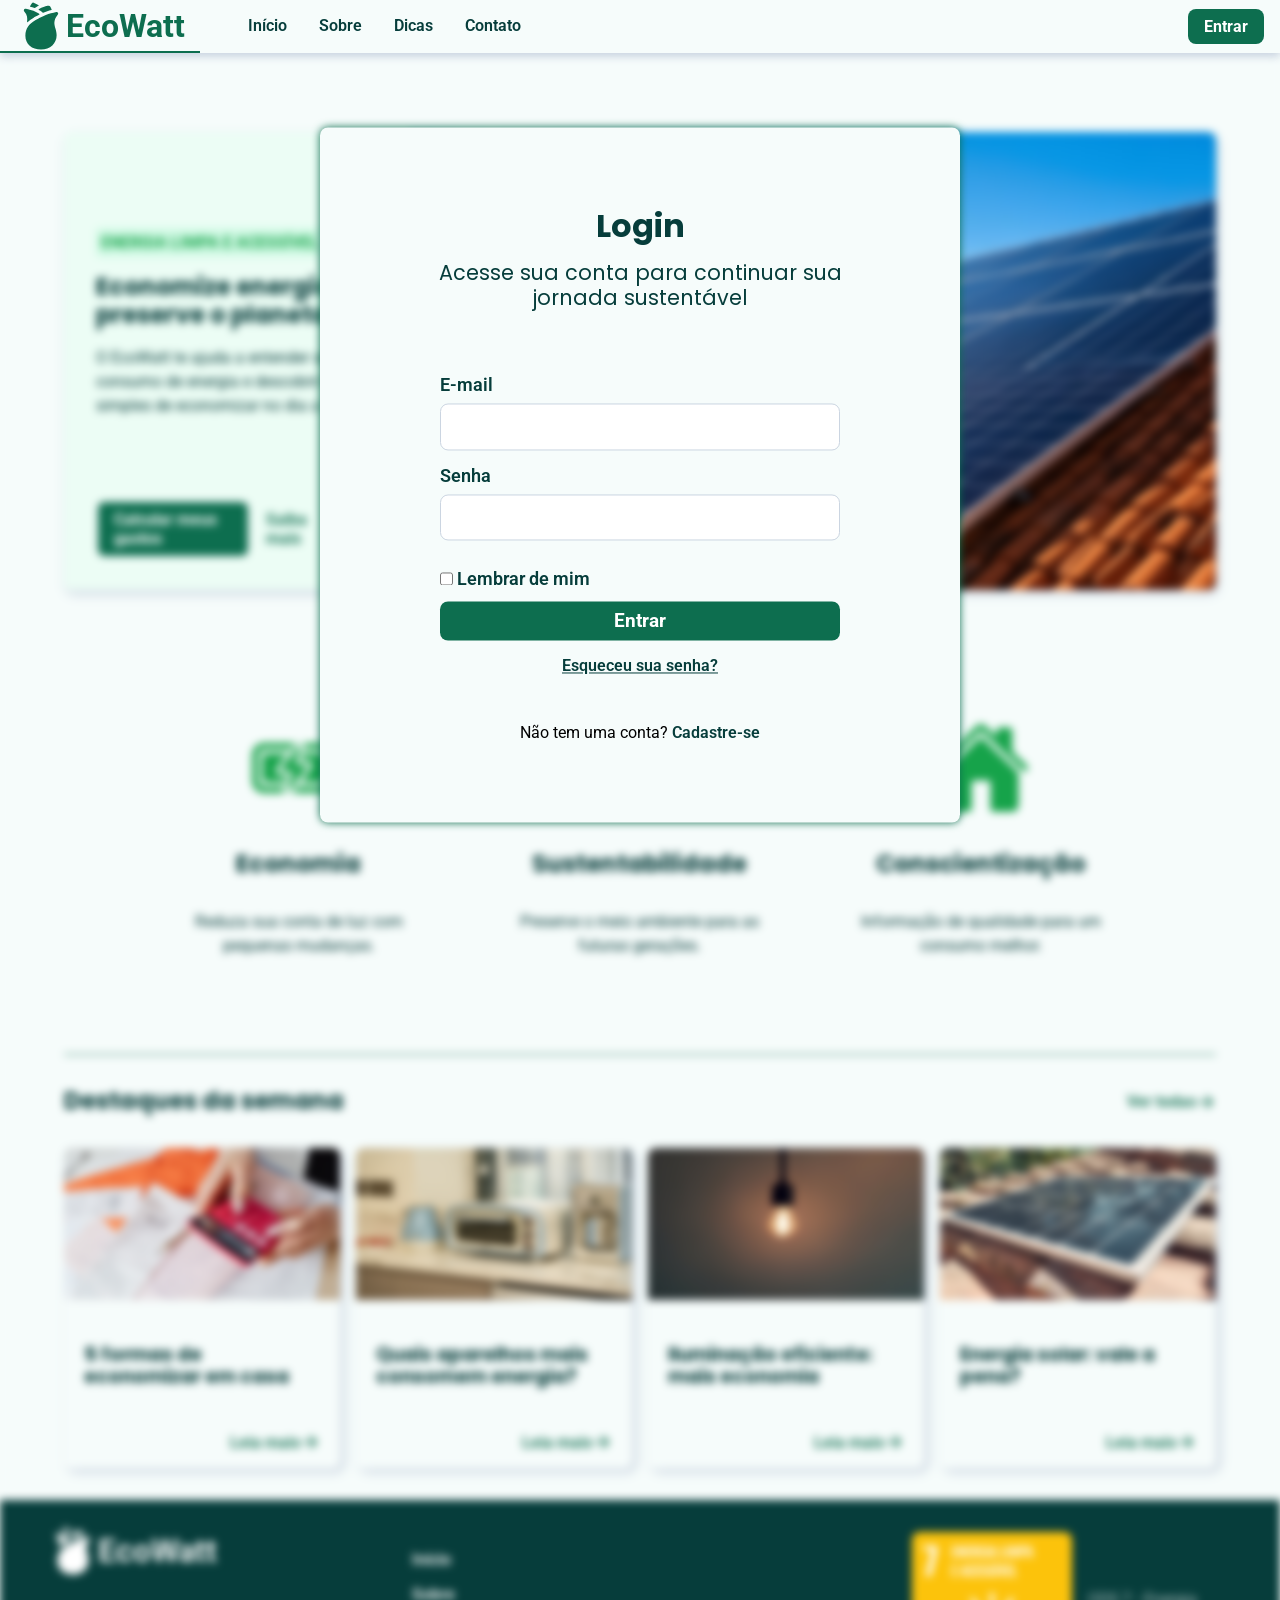
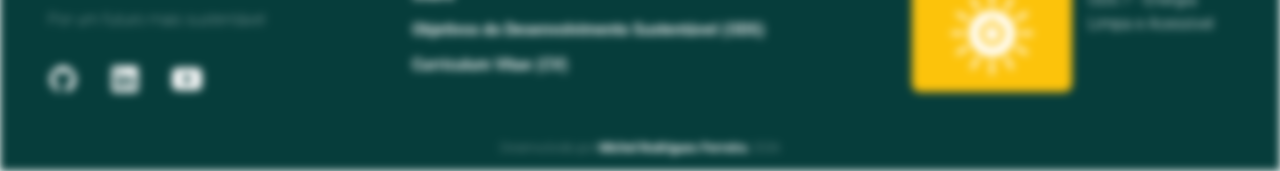
==== pages/login.html @ 3a63453d "First commit" ====
<!doctype html>
<html lang="pt-br">
  <head>
    <link rel="preconnect" href="https://fonts.googleapis.com" />
    <link rel="preconnect" href="https://fonts.gstatic.com" crossorigin />
    <meta charset="UTF-8" />
    <meta name="viewport" content="width=device-width, initial-scale=1.0" />
    <link
      href="https://fonts.googleapis.com/css2?family=Poppins:ital,wght@0,100;0,200;0,300;0,400;0,500;0,600;0,700;0,800;0,900;1,100;1,200;1,300;1,400;1,500;1,600;1,700;1,800;1,900&family=Roboto:ital,wght@0,100..900;1,100..900&display=swap"
      rel="stylesheet"
    />
    <link rel="stylesheet" href="../styles/index.css" />
    <title>EcoWatt</title>
  </head>
  <body class="pagina-login">
    <header>
      <div id="logo">
        <img src="../assets/icons/logo.svg" alt="Logo EcoWatt" />EcoWatt
      </div>
      <div id="navContainer">
        <nav>
          <a href="index.html">Início</a>
          <a href="login.html">Sobre</a>
          <a href="login.html">Dicas</a>
          <a href="login.html">Contato</a>
        </nav>

        <a href="login.html" id="botaoEntrar" class="botao-verde">Entrar</a>
      </div>
    </header>

    <div id="loginContainer" class="radial-05">
      <div id="tituloContainer">
        <h1>Login</h1>
        <h2>Acesse sua conta para continuar sua jornada sustentável</h2>
      </div>

      <form id="formLogin">
        <label for="emailUsuario">E-mail</label>
        <input
          type="email"
          name="emailUsuario"
          id="emailUsuario"
          class="radial-05"
        />
        <label for="senhaUsuario">Senha</label>
        <input
          type="password"
          name="senhaUsuario"
          id="senhaUsuario"
          class="radial-05"
        />
        <div id="lembrarUsuario">
          <input
            type="checkbox"
            name="lembrar"
            id="lembrar"
            class="radial-05"
          />
          <label for="lembrar">Lembrar de mim</label>
        </div>

        <div id="loginBtnContainer">
          <a href="principal.html" id="botaoLogin" class="botao-verde"
            >Entrar</a
          >
          <a href="recuperar-senha.html">Esqueceu sua senha?</a>
        </div>
      </form>

      <span class="direcionar-cadastro"
        >Não tem uma conta? <a href="index.html">Cadastre-se</a></span
      >
    </div>

    <div id="principalOpaca">
      <main>
        <section id="hero" class="margin-inline-4 radial-05">
          <div id="heroTexto">
            <div class="caixa-titulo">ENERGIA LIMPA E ACESSÍVEL</div>
            <h1>Economize energia, preserve o planeta!</h1>
            <p>
              O EcoWatt te ajuda a entender seu consumo de energia e descobrir
              formas simples de economizar no dia a dia.
            </p>
            <div id="heroBotoes">
              <a href="#" id="botaoComecar" class="botao-verde"
                >Calcular meus gastos</a
              >
              <a href="#"
                >Saiba mais
                <img
                  src="../assets/icons/arrow-forward.svg"
                  alt="ícone de seta para a direita"
                  class="icone-botao"
              /></a>
            </div>
          </div>
          <div id="heroImg">
            <img
              src="../assets/figs/placa-solar.jpg"
              alt="casa com placa solar no telhado"
            />
          </div>
        </section>

        <section id="dicas" class="margin-inline-4">
          <div class="card radial-05">
            <img
              src="../assets/icons/battery-charging.svg"
              alt="ícone de bateria com carga cheia"
            />
            <h2>Economia</h2>
            <p>Reduza sua conta de luz com pequenas mudanças.</p>
          </div>
          <div class="card radial-05">
            <img src="../assets/icons/leaf.svg" alt="ícone de folha" />
            <h2>Sustentabilidade</h2>
            <p>Preserve o meio ambiente para as futuras gerações.</p>
          </div>
          <div class="card radial-05">
            <img src="../assets/icons/home.svg" alt="ícone de casa" />
            <h2>Conscientização</h2>
            <p>Informação de qualidade para um consumo melhor.</p>
          </div>
        </section>

        <section id="destaques" class="margin-inline-4">
          <div id="destaquesHeader">
            <h2>Destaques da semana</h2>
            <a href="#"
              >Ver todas
              <img
                src="../assets/icons/arrow-forward.svg"
                alt="ícone de seta para a direita"
                class="icone-botao"
            /></a>
          </div>
          <div id="grid-destaques">
            <div class="card-destaque radial-05 sombra">
              <img
                src="../assets/figs/analisando-as-contas.jpg"
                alt="imagem de pessoa segurando um calculadora e analisando contas"
                class="img-destaque"
              />
              <h3>5 formas de economizar em casa</h3>
              <a href="#"
                >Leia mais
                <img
                  src="../assets/icons/arrow-forward.svg"
                  alt="ícone de seta para a direita"
                  class="icone-botao"
              /></a>
            </div>

            <div class="card-destaque radial-05 sombra">
              <img
                src="../assets/figs/eletrodomesticos.jpg"
                alt="eletrodomésticos em cima de uma pia de cozinha"
                class="img-destaque"
              />
              <h3>Quais aparelhos mais consomem energia?</h3>
              <a href="#"
                >Leia mais
                <img
                  src="../assets/icons/arrow-forward.svg"
                  alt="ícone de seta para a direita"
                  class="icone-botao"
              /></a>
            </div>

            <div class="card-destaque radial-05 sombra">
              <img
                src="../assets/figs/luminaria.jpg"
                alt="luminária acesa"
                class="img-destaque"
              />
              <h3>Iluminação eficiente: mais economia</h3>
              <a href="#"
                >Leia mais
                <img
                  src="../assets/icons/arrow-forward.svg"
                  alt="ícone de seta para a direita"
                  class="icone-botao"
              /></a>
            </div>

            <div class="card-destaque radial-05 sombra">
              <img
                src="../assets/figs/placa-solar-casa.jpg"
                alt="telhado de uma casa com placa solar"
                class="img-destaque"
              />
              <h3>Energia solar: vale a pena?</h3>
              <a href="#"
                >Leia mais
                <img
                  src="../assets/icons/arrow-forward.svg"
                  alt="ícone de seta para a direita"
                  class="icone-botao"
              /></a>
            </div>
          </div>
        </section>
        <section></section>
      </main>

      <footer>
        <div id="footerContainer">
          <div id="redesSociais">
            <div id="logoFooter">
              <img
                src="../assets/icons/logo-branca.svg"
                alt="Logo EcoWatt"
                id="imgLogoFooter"
              />EcoWatt
            </div>
            <p>Por um futuro mais sustentável</p>
            <div id="redesSociaisIcones">
              <a href="#"
                ><img
                  src="../assets/icons/logo-github.svg"
                  alt="Ícone do GitHub"
                  class="icone-rede-social"
              /></a>
              <a href="#"
                ><img
                  src="../assets/icons/logo-linkedin.svg"
                  alt="Ícone do Linkedin"
                  class="icone-rede-social"
              /></a>
              <a href="#"
                ><img
                  src="../assets/icons/logo-youtube.svg"
                  alt="Ícone do YouTube"
                  class="icone-rede-social"
              /></a>
            </div>
          </div>
          <div id="linksFooter">
            <ul>
              <li><a href="#">Início</a></li>
              <li><a href="#">Sobre</a></li>
              <li>
                <a href="">Objetivos do Desenvolvimento Sustentável (ODS)</a>
              </li>
              <a href="#">Curriculum Vitae (CV)</a>
            </ul>
          </div>
          <div id="ods">
            <img src="../assets/figs/ods-7.svg" alt="ODS7" class="radial-05" />
            <p>ODS 7 - Energia Limpa e Acessível</p>
          </div>
        </div>

        <span
          >Desenvolvido por <strong>Michel Rodrigues Ferreira</strong>,
          2026</span
        >
      </footer>
    </div>
  </body>
</html>
---- styles/index.css ----
@import url(global.css);
@import url(utils.css);
@import url(header.css);
@import url(hero.css);
@import url(dicas.css);
@import url(destaques.css);
@import url(footer.css);
@import url(cadastro.css);
@import url(login.css);
@import url(sobre.css);
@import url(painel.css);
@import url(recuperacao.css);
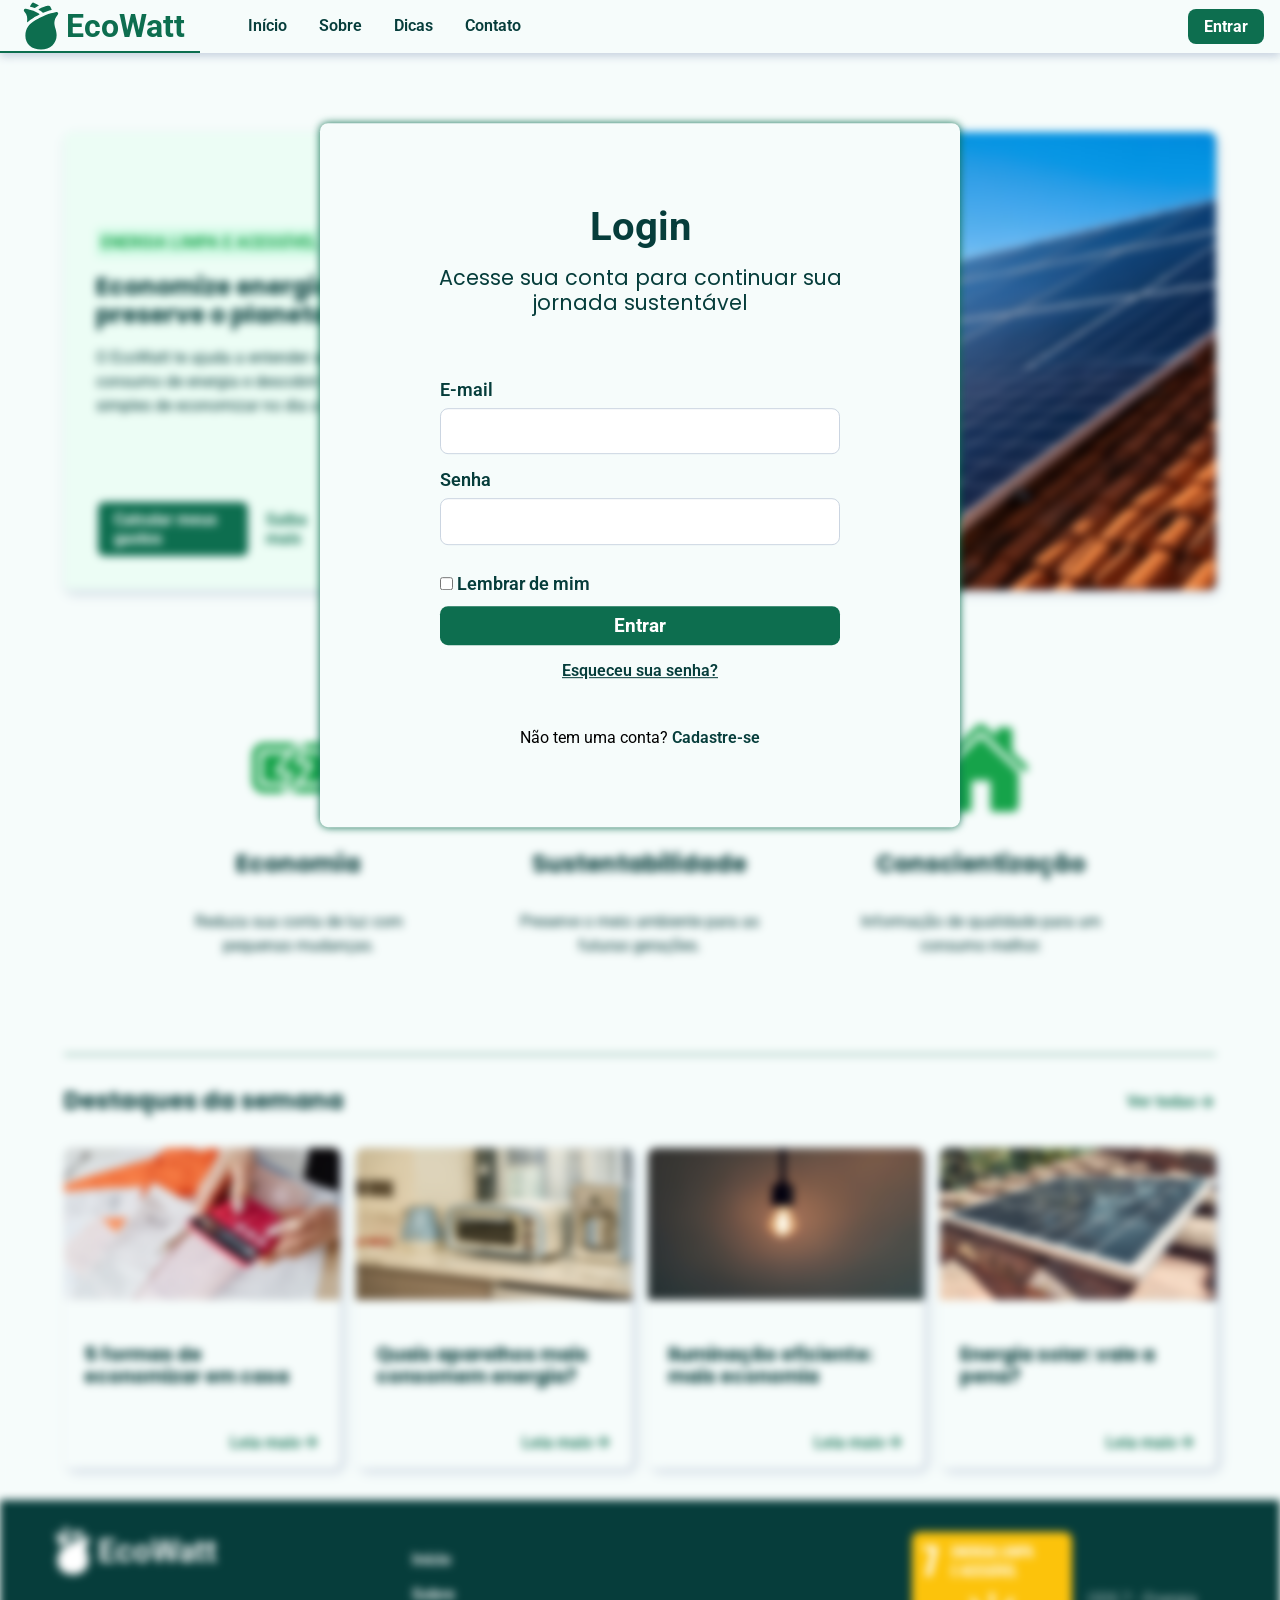
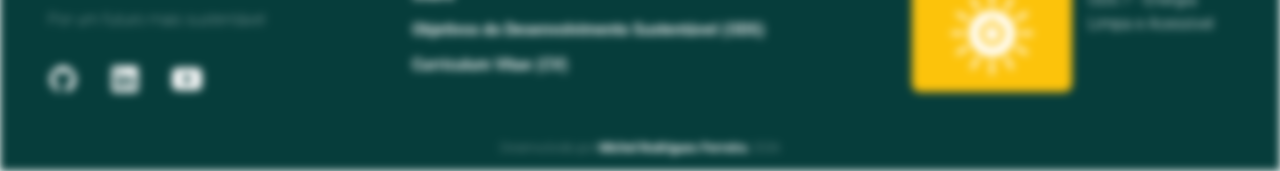
==== commit c4f16aa0: "Alterações pós-validação + validação HTML e CSS" ====
--- a/pages/login.html
+++ b/pages/login.html
@@ -31,7 +31,7 @@
 
     <div id="loginContainer" class="radial-05">
       <div id="tituloContainer">
-        <h1>Login</h1>
+        <div id="loginTitulo">Login</div>
         <h2>Acesse sua conta para continuar sua jornada sustentável</h2>
       </div>
 
@@ -202,7 +202,6 @@
             </div>
           </div>
         </section>
-        <section></section>
       </main>
 
       <footer>
@@ -242,9 +241,9 @@
               <li><a href="#">Início</a></li>
               <li><a href="#">Sobre</a></li>
               <li>
-                <a href="">Objetivos do Desenvolvimento Sustentável (ODS)</a>
+                <a href="#">Objetivos do Desenvolvimento Sustentável (ODS)</a>
               </li>
-              <a href="#">Curriculum Vitae (CV)</a>
+              <li><a href="#">Curriculum Vitae (CV)</a></li>
             </ul>
           </div>
           <div id="ods">
